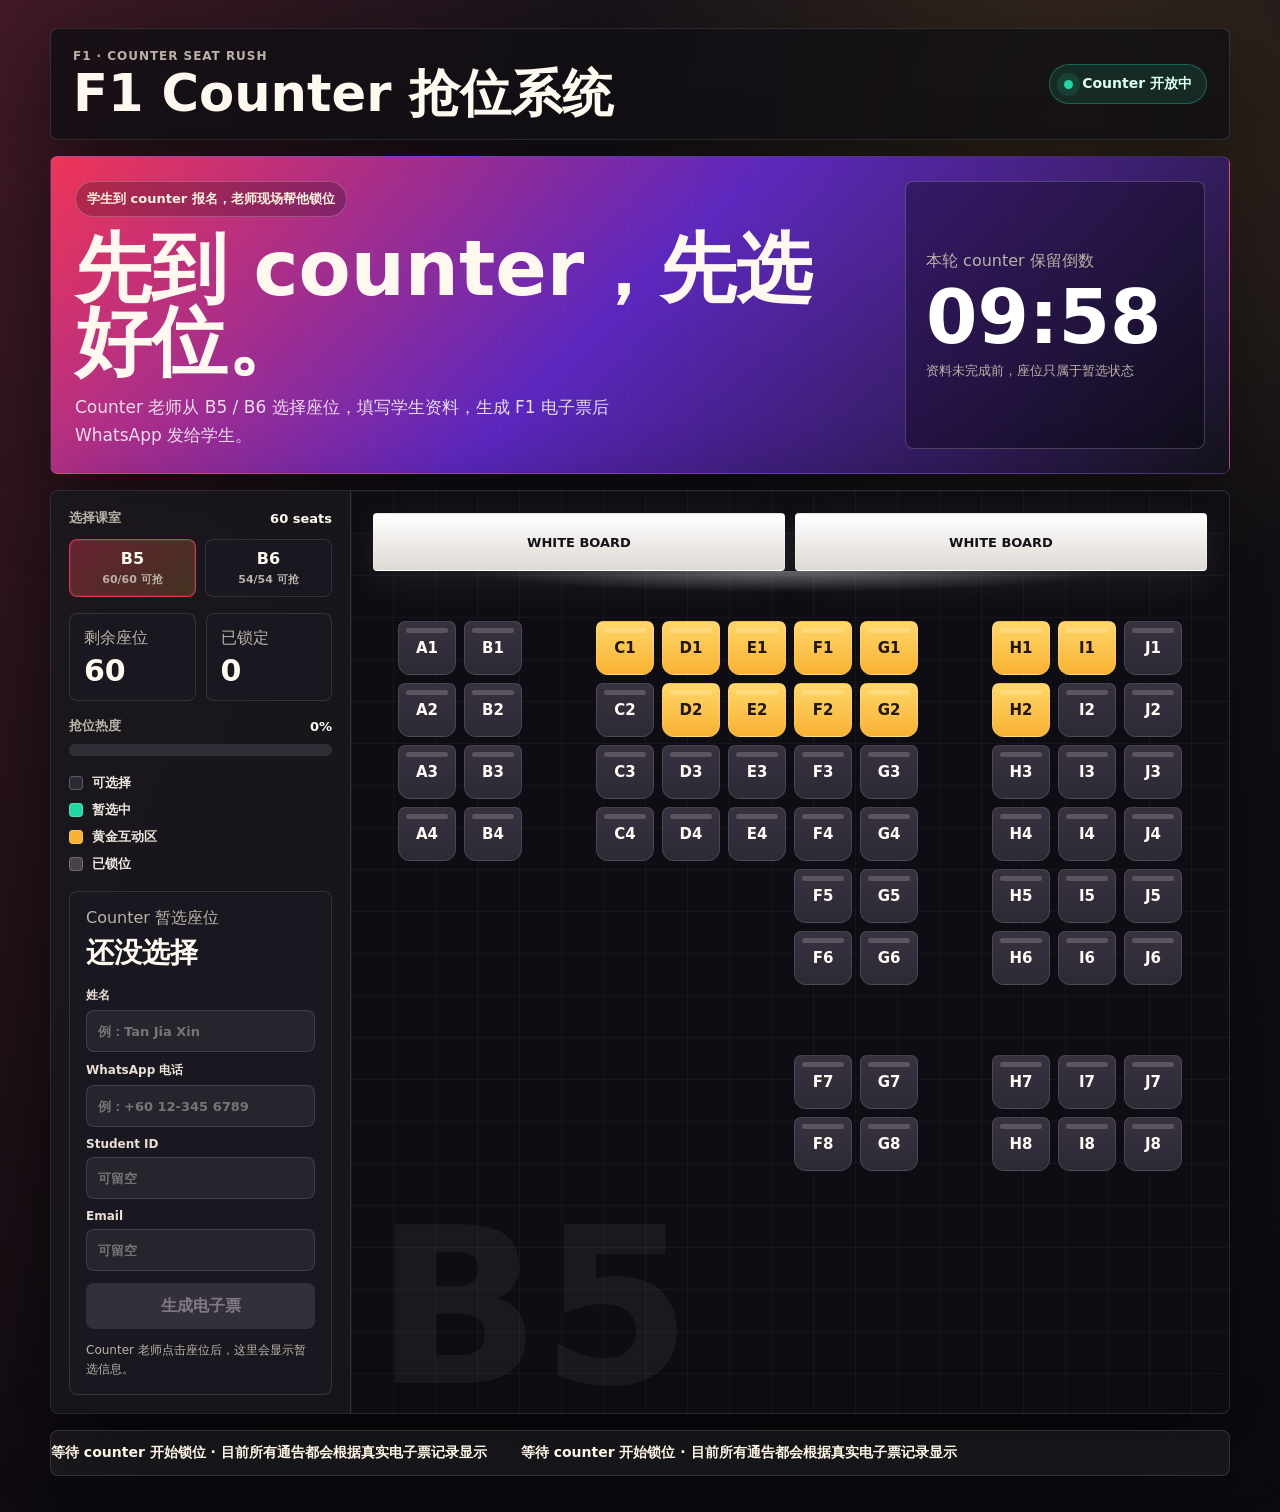
==== f1.html @ 7f9b2247 "Add files via upload" ====
<!doctype html>
<html lang="zh-Hans">
  <head>
    <meta charset="utf-8" />
    <meta name="viewport" content="width=device-width, initial-scale=1" />
    <title>F1 Counter 抢位报名</title>
    <link rel="stylesheet" href="styles.css" />
  </head>
  <body>
    <main class="shell">
      <section class="topbar" aria-label="活动状态">
        <div>
          <p class="eyebrow">F1 · Counter Seat Rush</p>
          <h1>F1 Counter 抢位系统</h1>
        </div>
        <div class="live-pill" aria-live="polite">
          <span></span>
          Counter 开放中
        </div>
      </section>

      <section class="hero">
        <div class="hero-copy">
          <div class="drop-label">学生到 counter 报名，老师现场帮他锁位</div>
          <h2>先到 counter，先选好位。</h2>
          <p>Counter 老师从 B5 / B6 选择座位，填写学生资料，生成 F1 电子票后 WhatsApp 发给学生。</p>
        </div>
        <div class="rush-card" aria-label="倒数计时">
          <span>本轮 counter 保留倒数</span>
          <strong id="countdown">09:59</strong>
          <small>资料未完成前，座位只属于暂选状态</small>
        </div>
      </section>

      <section class="dashboard">
        <aside class="control-panel">
          <div class="section-title">
            <span>选择课室</span>
            <strong id="room-capacity">--</strong>
          </div>
          <div class="room-tabs" id="roomTabs" role="tablist" aria-label="课室选择"></div>

          <div class="stats-grid">
            <div>
              <span>剩余座位</span>
              <strong id="availableCount">--</strong>
            </div>
            <div>
              <span>已锁定</span>
              <strong id="takenCount">--</strong>
            </div>
          </div>

          <div class="meter" aria-label="报名进度">
            <div class="meter-top">
              <span>抢位热度</span>
              <strong id="soldPercent">--%</strong>
            </div>
            <div class="meter-track"><span id="meterFill"></span></div>
          </div>

          <div class="legend" aria-label="座位状态说明">
            <div><span class="dot available"></span>可选择</div>
            <div><span class="dot selected"></span>暂选中</div>
            <div><span class="dot premium"></span>黄金互动区</div>
            <div><span class="dot taken"></span>已锁位</div>
          </div>

          <div class="booking-box">
            <span>Counter 暂选座位</span>
            <strong id="selectedSeat">还没选择</strong>
            <div class="student-form" aria-label="学生资料">
              <label>
                姓名
                <input id="studentName" autocomplete="name" placeholder="例：Tan Jia Xin" />
              </label>
              <label>
                WhatsApp 电话
                <input id="studentPhone" autocomplete="tel" inputmode="tel" placeholder="例：+60 12-345 6789" />
              </label>
              <label>
                Student ID
                <input id="studentId" autocomplete="off" placeholder="可留空" />
              </label>
              <label>
                Email
                <input id="studentEmail" autocomplete="email" inputmode="email" placeholder="可留空" />
              </label>
            </div>
            <button id="lockButton" type="button" disabled>生成电子票</button>
            <p id="bookingHint">Counter 老师先选座位，再填写姓名和 WhatsApp 电话。</p>
          </div>
        </aside>

        <section class="seat-area" aria-label="座位图">
          <div class="stage-row" id="stageRow"></div>
          <div class="screen-glow"></div>
          <div class="room-name" id="roomName">B5</div>
          <div class="seat-map-wrap">
            <div class="seat-map" id="seatMap"></div>
          </div>
        </section>
      </section>

      <section class="ticker" aria-label="报名动态">
        <div id="tickerTrack"></div>
      </section>

      <section class="ticket-panel" id="ticketPanel" aria-label="电子票" hidden>
        <div class="ticket-copy">
          <p class="eyebrow">Counter Issued E-Ticket</p>
          <h2>电子票已生成</h2>
          <p>把电子票 WhatsApp 发给学生，学生只收到座位确认，不进入选座系统。</p>
        </div>
        <div class="ticket-card" id="ticketCard">
          <div class="qr-mark" id="qrMark" aria-hidden="true"></div>
          <div class="ticket-details">
            <span>Booking ID</span>
            <strong id="ticketId">--</strong>
            <dl>
              <div>
                <dt>座位</dt>
                <dd id="ticketSeat">--</dd>
              </div>
              <div>
                <dt>姓名</dt>
                <dd id="ticketName">--</dd>
              </div>
              <div>
                <dt>电话</dt>
                <dd id="ticketPhone">--</dd>
              </div>
            </dl>
            <a id="whatsAppLink" class="whatsapp-button" href="#" target="_blank" rel="noopener">发送给学生 WhatsApp</a>
          </div>
        </div>
      </section>
    </main>

    <div class="toast" id="toast" role="status" aria-live="polite"></div>
    <script>
      window.courseConfig = {
        label: "F1",
        bookingPrefix: "F1",
        storageKey: "f1LockedSeats-v2",
        roomKeys: ["B5", "B6"]
      };
    </script>
    <script src="app.js?v=split-3"></script>
  </body>
</html>
---- styles.css ----
:root {
  color-scheme: dark;
  --bg: #100f14;
  --panel: #191820;
  --panel-2: #22202a;
  --line: rgba(255, 255, 255, 0.12);
  --text: #fff8ee;
  --muted: #bbb2a7;
  --hot: #ff385c;
  --gold: #f9b233;
  --mint: #1fd8a4;
  --blue: #64a8ff;
  --sold: #48434b;
  --seat: #2d2935;
  --shadow: 0 24px 80px rgba(0, 0, 0, 0.45);
}

* {
  box-sizing: border-box;
}

body {
  margin: 0;
  min-height: 100vh;
  background:
    linear-gradient(110deg, rgba(255, 56, 92, 0.18), transparent 34%),
    radial-gradient(circle at 84% 8%, rgba(249, 178, 51, 0.14), transparent 28%),
    linear-gradient(180deg, #17131a 0%, var(--bg) 44%, #0c0b10 100%);
  color: var(--text);
  font-family: Inter, "Noto Sans SC", "PingFang SC", "Microsoft YaHei", system-ui, -apple-system, BlinkMacSystemFont, sans-serif;
}

button {
  font: inherit;
}

.shell {
  width: min(1180px, calc(100% - 32px));
  margin: 0 auto;
  padding: 28px 0 36px;
}

.topbar,
.hero,
.dashboard,
.ticker {
  border: 1px solid var(--line);
  box-shadow: var(--shadow);
}

.topbar {
  display: flex;
  align-items: center;
  justify-content: space-between;
  gap: 20px;
  padding: 20px 22px;
  background: rgba(16, 15, 20, 0.78);
  border-radius: 8px;
}

.eyebrow,
.drop-label,
.rush-card span,
.rush-card small,
.section-title,
.stats-grid span,
.meter-top,
.booking-box span,
.booking-box p {
  color: var(--muted);
}

.eyebrow {
  margin: 0 0 5px;
  font-size: 12px;
  font-weight: 800;
  letter-spacing: 0.08em;
  text-transform: uppercase;
}

h1,
h2 {
  margin: 0;
  letter-spacing: 0;
}

h1 {
  font-size: clamp(26px, 4vw, 52px);
  line-height: 1;
  font-weight: 900;
}

.live-pill {
  display: inline-flex;
  align-items: center;
  gap: 9px;
  flex: 0 0 auto;
  border: 1px solid rgba(31, 216, 164, 0.35);
  color: #dcfff5;
  background: rgba(31, 216, 164, 0.12);
  padding: 10px 14px;
  border-radius: 999px;
  font-size: 14px;
  font-weight: 800;
}

.live-pill span {
  width: 9px;
  height: 9px;
  border-radius: 50%;
  background: var(--mint);
  box-shadow: 0 0 0 7px rgba(31, 216, 164, 0.12);
  animation: pulse 1.4s infinite;
}

.hero {
  display: grid;
  grid-template-columns: 1fr minmax(220px, 300px);
  gap: 22px;
  margin-top: 16px;
  padding: 24px;
  border-radius: 8px;
  background:
    linear-gradient(135deg, rgba(255, 56, 92, 0.92), rgba(120, 48, 255, 0.72) 48%, rgba(20, 19, 28, 0.94)),
    repeating-linear-gradient(90deg, rgba(255, 255, 255, 0.06) 0 1px, transparent 1px 64px);
}

.launcher-hero {
  grid-template-columns: 1fr;
}

.course-links {
  display: grid;
  grid-template-columns: repeat(2, minmax(0, 1fr));
  gap: 16px;
  margin-top: 16px;
}

.course-link {
  display: grid;
  gap: 10px;
  min-height: 190px;
  align-content: center;
  border: 1px solid var(--line);
  border-radius: 8px;
  color: var(--text);
  background:
    linear-gradient(135deg, rgba(31, 216, 164, 0.16), rgba(255, 56, 92, 0.14)),
    var(--panel);
  padding: 24px;
  text-decoration: none;
  box-shadow: var(--shadow);
  transition: transform 160ms ease, border-color 160ms ease;
}

.course-link:hover {
  border-color: rgba(31, 216, 164, 0.45);
  transform: translateY(-2px);
}

.course-link span,
.course-link em {
  color: var(--muted);
  font-size: 13px;
  font-style: normal;
  font-weight: 900;
}

.course-link strong {
  font-size: clamp(28px, 5vw, 52px);
  line-height: 1;
  font-weight: 900;
}

.drop-label {
  width: fit-content;
  padding: 8px 11px;
  border: 1px solid rgba(255, 255, 255, 0.22);
  background: rgba(0, 0, 0, 0.22);
  border-radius: 999px;
  color: #fff4de;
  font-size: 13px;
  font-weight: 900;
}

.hero h2 {
  margin-top: 16px;
  font-size: clamp(34px, 6vw, 76px);
  line-height: 0.96;
  font-weight: 900;
}

.hero p {
  max-width: 620px;
  margin: 14px 0 0;
  color: rgba(255, 255, 255, 0.84);
  font-size: 17px;
  line-height: 1.65;
}

.rush-card {
  display: grid;
  align-content: center;
  gap: 8px;
  min-height: 170px;
  padding: 20px;
  border: 1px solid rgba(255, 255, 255, 0.2);
  border-radius: 8px;
  background: rgba(0, 0, 0, 0.32);
}

.rush-card strong {
  font-size: clamp(42px, 7vw, 74px);
  line-height: 1;
  color: #fff;
  font-variant-numeric: tabular-nums;
}

.dashboard {
  display: grid;
  grid-template-columns: 300px 1fr;
  gap: 0;
  margin-top: 16px;
  min-height: 620px;
  overflow: hidden;
  border-radius: 8px;
  background: rgba(15, 14, 20, 0.82);
}

.control-panel {
  padding: 18px;
  border-right: 1px solid var(--line);
  background: rgba(255, 255, 255, 0.035);
}

.section-title,
.meter-top {
  display: flex;
  align-items: center;
  justify-content: space-between;
  gap: 12px;
  font-size: 13px;
  font-weight: 800;
}

.section-title strong,
.meter-top strong {
  color: var(--text);
}

.room-tabs {
  display: grid;
  grid-template-columns: repeat(2, 1fr);
  gap: 9px;
  margin-top: 12px;
}

.room-tab {
  min-height: 58px;
  border: 1px solid var(--line);
  border-radius: 8px;
  color: var(--text);
  background: var(--panel);
  cursor: pointer;
  font-weight: 900;
}

.room-tab span {
  display: block;
  margin-top: 4px;
  color: var(--muted);
  font-size: 11px;
  font-weight: 800;
}

.room-tab.active {
  border-color: rgba(255, 56, 92, 0.75);
  background: linear-gradient(135deg, rgba(255, 56, 92, 0.34), rgba(249, 178, 51, 0.18));
  box-shadow: inset 0 0 0 1px rgba(255, 255, 255, 0.08);
}

.stats-grid {
  display: grid;
  grid-template-columns: 1fr 1fr;
  gap: 10px;
  margin-top: 16px;
}

.stats-grid div,
.booking-box {
  border: 1px solid var(--line);
  border-radius: 8px;
  background: var(--panel);
}

.stats-grid div {
  padding: 14px;
}

.stats-grid span,
.stats-grid strong {
  display: block;
}

.stats-grid strong {
  margin-top: 7px;
  font-size: 30px;
  line-height: 1;
  font-variant-numeric: tabular-nums;
}

.meter {
  margin-top: 16px;
}

.meter-track {
  height: 12px;
  margin-top: 9px;
  border-radius: 999px;
  overflow: hidden;
  background: #312d36;
}

.meter-track span {
  display: block;
  width: 40%;
  height: 100%;
  border-radius: inherit;
  background: linear-gradient(90deg, var(--mint), var(--gold), var(--hot));
  transition: width 260ms ease;
}

.legend {
  display: grid;
  gap: 9px;
  margin-top: 18px;
  color: #eee8df;
  font-size: 13px;
  font-weight: 800;
}

.legend div {
  display: flex;
  align-items: center;
  gap: 9px;
}

.dot {
  width: 14px;
  height: 14px;
  border-radius: 4px;
  border: 1px solid rgba(255, 255, 255, 0.22);
}

.dot.available {
  background: var(--seat);
}

.dot.selected {
  background: var(--mint);
}

.dot.premium {
  background: var(--gold);
}

.dot.taken {
  background: var(--sold);
}

.booking-box {
  margin-top: 18px;
  padding: 16px;
}

.booking-box strong {
  display: block;
  min-height: 38px;
  margin-top: 8px;
  font-size: 28px;
  line-height: 1.12;
}

#lockButton {
  width: 100%;
  min-height: 46px;
  margin-top: 12px;
  border: 0;
  border-radius: 8px;
  color: #180b0f;
  background: linear-gradient(90deg, var(--gold), #ff6b4a);
  cursor: pointer;
  font-weight: 900;
}

#lockButton:disabled {
  color: #817985;
  background: #34303a;
  cursor: not-allowed;
}

.booking-box p {
  margin: 12px 0 0;
  font-size: 12px;
  line-height: 1.55;
}

.student-form {
  display: grid;
  gap: 10px;
  margin-top: 12px;
}

.student-form label {
  display: grid;
  gap: 6px;
  color: #e9dfd4;
  font-size: 12px;
  font-weight: 900;
}

.student-form input {
  width: 100%;
  min-height: 42px;
  border: 1px solid rgba(255, 255, 255, 0.12);
  border-radius: 8px;
  color: var(--text);
  background: rgba(255, 255, 255, 0.06);
  padding: 0 11px;
  font: inherit;
  font-size: 13px;
  outline: none;
}

.student-form input:focus {
  border-color: rgba(31, 216, 164, 0.58);
  box-shadow: 0 0 0 3px rgba(31, 216, 164, 0.12);
}

.seat-area {
  position: relative;
  min-width: 0;
  padding: 22px;
  overflow: auto;
  background:
    linear-gradient(rgba(255, 255, 255, 0.035) 1px, transparent 1px),
    linear-gradient(90deg, rgba(255, 255, 255, 0.035) 1px, transparent 1px);
  background-size: 42px 42px;
}

.stage-row {
  display: grid;
  grid-template-columns: repeat(var(--stage-count), minmax(170px, 1fr));
  gap: 10px;
  max-width: 860px;
  margin: 0 auto;
}

.stage {
  display: grid;
  place-items: center;
  height: 58px;
  border: 1px solid rgba(255, 255, 255, 0.24);
  border-radius: 4px;
  color: #151217;
  background: linear-gradient(180deg, #fff, #ded9d3);
  font-size: 13px;
  font-weight: 900;
  box-shadow: 0 10px 38px rgba(255, 255, 255, 0.08);
}

.screen-glow {
  width: min(720px, 80%);
  height: 22px;
  margin: 0 auto 28px;
  border-radius: 0 0 100% 100%;
  background: radial-gradient(ellipse at top, rgba(255, 255, 255, 0.34), transparent 68%);
}

.room-name {
  position: absolute;
  left: 24px;
  bottom: 18px;
  color: rgba(255, 255, 255, 0.05);
  font-size: clamp(96px, 17vw, 220px);
  line-height: 0.8;
  font-weight: 900;
  pointer-events: none;
}

.seat-map-wrap {
  position: relative;
  z-index: 1;
  min-width: max-content;
}

.seat-map {
  display: grid;
  grid-template-columns: repeat(var(--cols), 58px);
  grid-auto-rows: 54px;
  justify-content: center;
  gap: 8px;
  width: max-content;
  min-width: 100%;
  margin: 0 auto;
}

.seat {
  position: relative;
  display: grid;
  place-items: center;
  width: 58px;
  height: 54px;
  border: 1px solid rgba(255, 255, 255, 0.12);
  border-radius: 7px 7px 12px 12px;
  color: #fffaf3;
  background: linear-gradient(180deg, #383240, var(--seat));
  cursor: pointer;
  font-size: 15px;
  font-weight: 900;
  transition: transform 160ms ease, border-color 160ms ease, background 160ms ease;
}

.seat::before {
  content: "";
  position: absolute;
  inset: 6px 7px auto;
  height: 5px;
  border-radius: 999px;
  background: rgba(255, 255, 255, 0.18);
}

.seat:hover {
  border-color: rgba(255, 255, 255, 0.34);
  transform: translateY(-2px);
}

.seat.premium {
  color: #211600;
  background: linear-gradient(180deg, #ffd76a, var(--gold));
}

.seat.taken {
  color: rgba(255, 255, 255, 0.45);
  background: linear-gradient(180deg, #59515d, var(--sold));
  cursor: not-allowed;
}

.seat.taken::after {
  content: "LOCKED";
  position: absolute;
  bottom: 5px;
  font-size: 8px;
  letter-spacing: 0.06em;
}

.seat.selected {
  color: #061c16;
  background: linear-gradient(180deg, #62ffd3, var(--mint));
  box-shadow: 0 0 0 4px rgba(31, 216, 164, 0.18), 0 16px 32px rgba(31, 216, 164, 0.16);
}

.aisle {
  pointer-events: none;
}

.ticker {
  margin-top: 16px;
  overflow: hidden;
  border-radius: 8px;
  background: rgba(255, 255, 255, 0.05);
}

.ticket-panel {
  display: grid;
  grid-template-columns: 1fr minmax(320px, 460px);
  gap: 18px;
  align-items: stretch;
  margin-top: 16px;
  padding: 22px;
  border: 1px solid rgba(31, 216, 164, 0.26);
  border-radius: 8px;
  background: linear-gradient(135deg, rgba(31, 216, 164, 0.16), rgba(255, 255, 255, 0.055));
  box-shadow: var(--shadow);
}

.ticket-panel[hidden] {
  display: none;
}

.ticket-copy {
  display: grid;
  align-content: center;
}

.ticket-copy h2 {
  margin-top: 6px;
  font-size: clamp(30px, 5vw, 58px);
  line-height: 1;
  font-weight: 900;
}

.ticket-copy p:last-child {
  max-width: 540px;
  color: rgba(255, 255, 255, 0.78);
  line-height: 1.65;
}

.ticket-card {
  display: grid;
  grid-template-columns: 112px 1fr;
  gap: 16px;
  padding: 18px;
  border: 1px solid rgba(255, 255, 255, 0.18);
  border-radius: 8px;
  background:
    linear-gradient(180deg, rgba(255, 255, 255, 0.11), rgba(255, 255, 255, 0.045)),
    #17151c;
}

.qr-mark {
  display: grid;
  grid-template-columns: repeat(7, 1fr);
  grid-template-rows: repeat(7, 1fr);
  gap: 4px;
  width: 112px;
  height: 112px;
  padding: 10px;
  border-radius: 8px;
  background: #fff;
}

.qr-mark span {
  border-radius: 2px;
  background: #18151e;
}

.ticket-details span,
.ticket-details dt {
  color: var(--muted);
  font-size: 12px;
  font-weight: 900;
}

.ticket-details strong {
  display: block;
  margin-top: 5px;
  font-size: 24px;
  line-height: 1.1;
}

.ticket-details dl {
  display: grid;
  gap: 9px;
  margin: 14px 0;
}

.ticket-details div {
  display: flex;
  justify-content: space-between;
  gap: 12px;
  border-bottom: 1px solid rgba(255, 255, 255, 0.08);
  padding-bottom: 7px;
}

.ticket-details dd {
  margin: 0;
  text-align: right;
  font-weight: 900;
}

.whatsapp-button {
  display: inline-flex;
  align-items: center;
  justify-content: center;
  width: 100%;
  min-height: 46px;
  border-radius: 8px;
  color: #061c16;
  background: linear-gradient(90deg, #3bf1b8, var(--mint));
  text-decoration: none;
  font-weight: 900;
}

#tickerTrack {
  display: flex;
  gap: 34px;
  width: max-content;
  padding: 13px 0;
  color: #fff5e5;
  font-size: 14px;
  font-weight: 900;
  white-space: nowrap;
  animation: scroll 32s linear infinite;
}

.toast {
  position: fixed;
  right: 18px;
  bottom: 18px;
  z-index: 5;
  max-width: min(380px, calc(100% - 36px));
  padding: 14px 16px;
  border: 1px solid rgba(255, 255, 255, 0.16);
  border-radius: 8px;
  color: #fff;
  background: rgba(18, 17, 23, 0.94);
  box-shadow: var(--shadow);
  opacity: 0;
  transform: translateY(14px);
  transition: opacity 180ms ease, transform 180ms ease;
  font-weight: 800;
}

.toast.show {
  opacity: 1;
  transform: translateY(0);
}

@keyframes pulse {
  50% {
    transform: scale(0.76);
    opacity: 0.7;
  }
}

@keyframes scroll {
  to {
    transform: translateX(-50%);
  }
}

@media (max-width: 880px) {
  .shell {
    width: min(100% - 20px, 760px);
    padding-top: 10px;
  }

  .topbar,
  .hero,
  .dashboard,
  .ticket-panel,
  .course-links {
    grid-template-columns: 1fr;
  }

  .topbar {
    align-items: flex-start;
    flex-direction: column;
  }

  .hero {
    padding: 18px;
  }

  .dashboard {
    min-height: 0;
  }

  .control-panel {
    border-right: 0;
    border-bottom: 1px solid var(--line);
  }

  .seat-area {
    padding: 16px 10px 28px;
  }

  .stage-row {
    grid-template-columns: 1fr;
  }

  .stage {
    height: 48px;
  }

  .seat-map {
    grid-template-columns: repeat(var(--cols), 48px);
    grid-auto-rows: 47px;
    gap: 6px;
    transform-origin: top center;
  }

  .seat {
    width: 48px;
    height: 47px;
    font-size: 13px;
  }

  .room-name {
    left: 12px;
    bottom: 12px;
  }

  .ticket-card {
    grid-template-columns: 1fr;
  }

  .qr-mark {
    margin: 0 auto;
  }
}
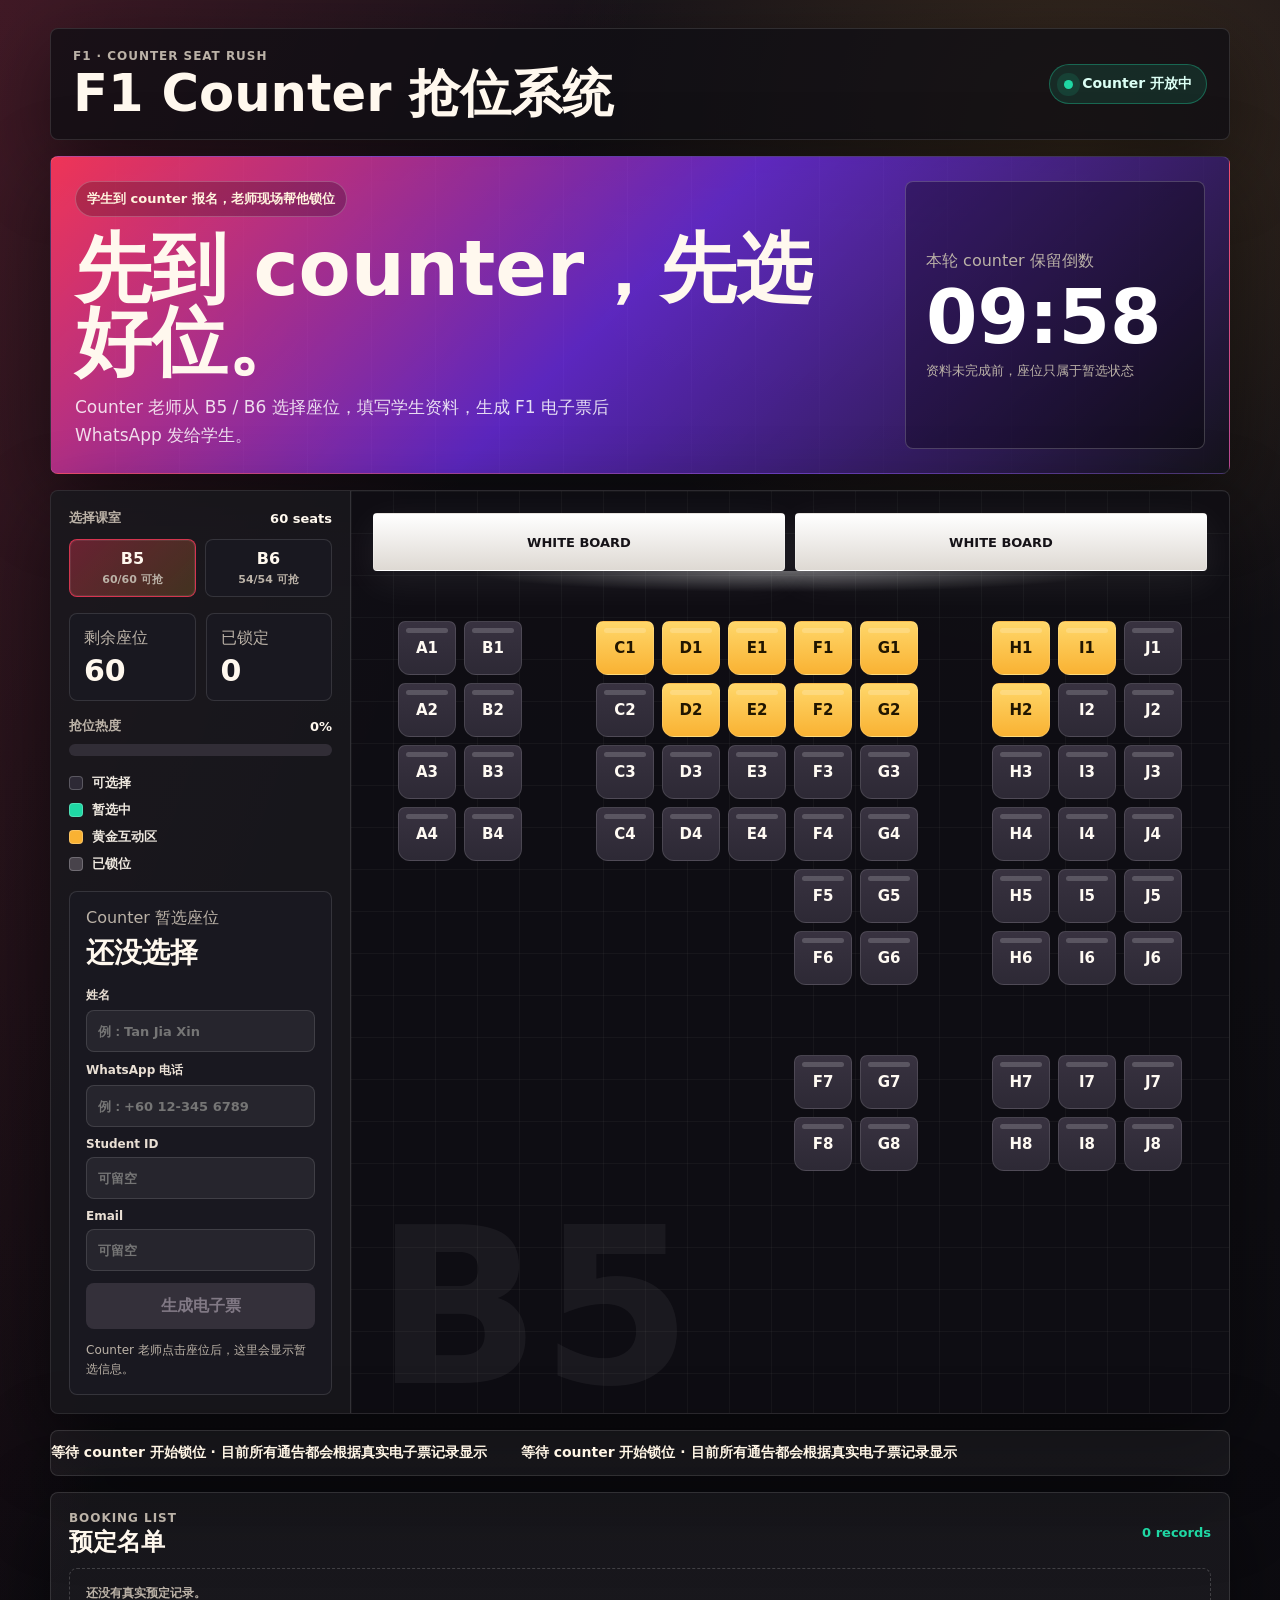
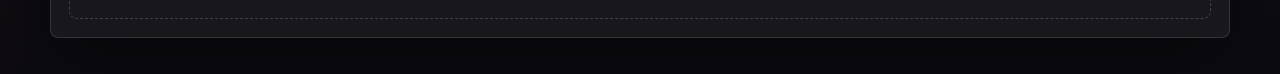
==== commit b777fcc9: "Publish F1 and F5 counter pages" ====
--- a/f1.html
+++ b/f1.html
@@ -135,6 +135,17 @@
           </div>
         </div>
       </section>
+
+      <section class="booking-list-panel" aria-label="预定名单">
+        <div class="booking-list-head">
+          <div>
+            <p class="eyebrow">Booking List</p>
+            <h2>预定名单</h2>
+          </div>
+          <strong id="bookingListCount">0 records</strong>
+        </div>
+        <div class="booking-list" id="bookingList"></div>
+      </section>
     </main>
 
     <div class="toast" id="toast" role="status" aria-live="polite"></div>
@@ -142,10 +153,10 @@
       window.courseConfig = {
         label: "F1",
         bookingPrefix: "F1",
-        storageKey: "f1LockedSeats-v2",
+        storageKey: "f1LockedSeats-v4",
         roomKeys: ["B5", "B6"]
       };
     </script>
-    <script src="app.js?v=split-3"></script>
+    <script src="app.js?v=split-9"></script>
   </body>
 </html>
--- a/styles.css
+++ b/styles.css
@@ -584,6 +584,74 @@
   box-shadow: var(--shadow);
 }
 
+.booking-list-panel {
+  margin-top: 16px;
+  padding: 18px;
+  border: 1px solid var(--line);
+  border-radius: 8px;
+  background: rgba(255, 255, 255, 0.05);
+  box-shadow: var(--shadow);
+}
+
+.booking-list-head {
+  display: flex;
+  align-items: center;
+  justify-content: space-between;
+  gap: 16px;
+  margin-bottom: 14px;
+}
+
+.booking-list-head h2 {
+  margin-top: 4px;
+  font-size: 24px;
+  line-height: 1;
+  font-weight: 900;
+}
+
+.booking-list-head strong {
+  color: var(--mint);
+  font-size: 13px;
+  font-weight: 900;
+}
+
+.booking-list {
+  display: grid;
+  gap: 10px;
+}
+
+.booking-row {
+  display: grid;
+  grid-template-columns: 1.2fr 1fr 1.25fr;
+  gap: 12px;
+  align-items: center;
+  border: 1px solid rgba(255, 255, 255, 0.1);
+  border-radius: 8px;
+  background: rgba(0, 0, 0, 0.18);
+  padding: 13px;
+}
+
+.booking-row span,
+.booking-empty {
+  color: var(--muted);
+  font-size: 12px;
+  font-weight: 900;
+}
+
+.booking-row strong {
+  display: block;
+  margin-top: 4px;
+  color: var(--text);
+  font-size: 14px;
+  line-height: 1.25;
+  overflow-wrap: anywhere;
+}
+
+.booking-empty {
+  border: 1px dashed rgba(255, 255, 255, 0.18);
+  border-radius: 8px;
+  padding: 16px;
+}
+
 .ticket-panel[hidden] {
   display: none;
 }
@@ -796,6 +864,11 @@
     grid-template-columns: 1fr;
   }
 
+  .booking-list-head,
+  .booking-row {
+    grid-template-columns: 1fr;
+  }
+
   .qr-mark {
     margin: 0 auto;
   }
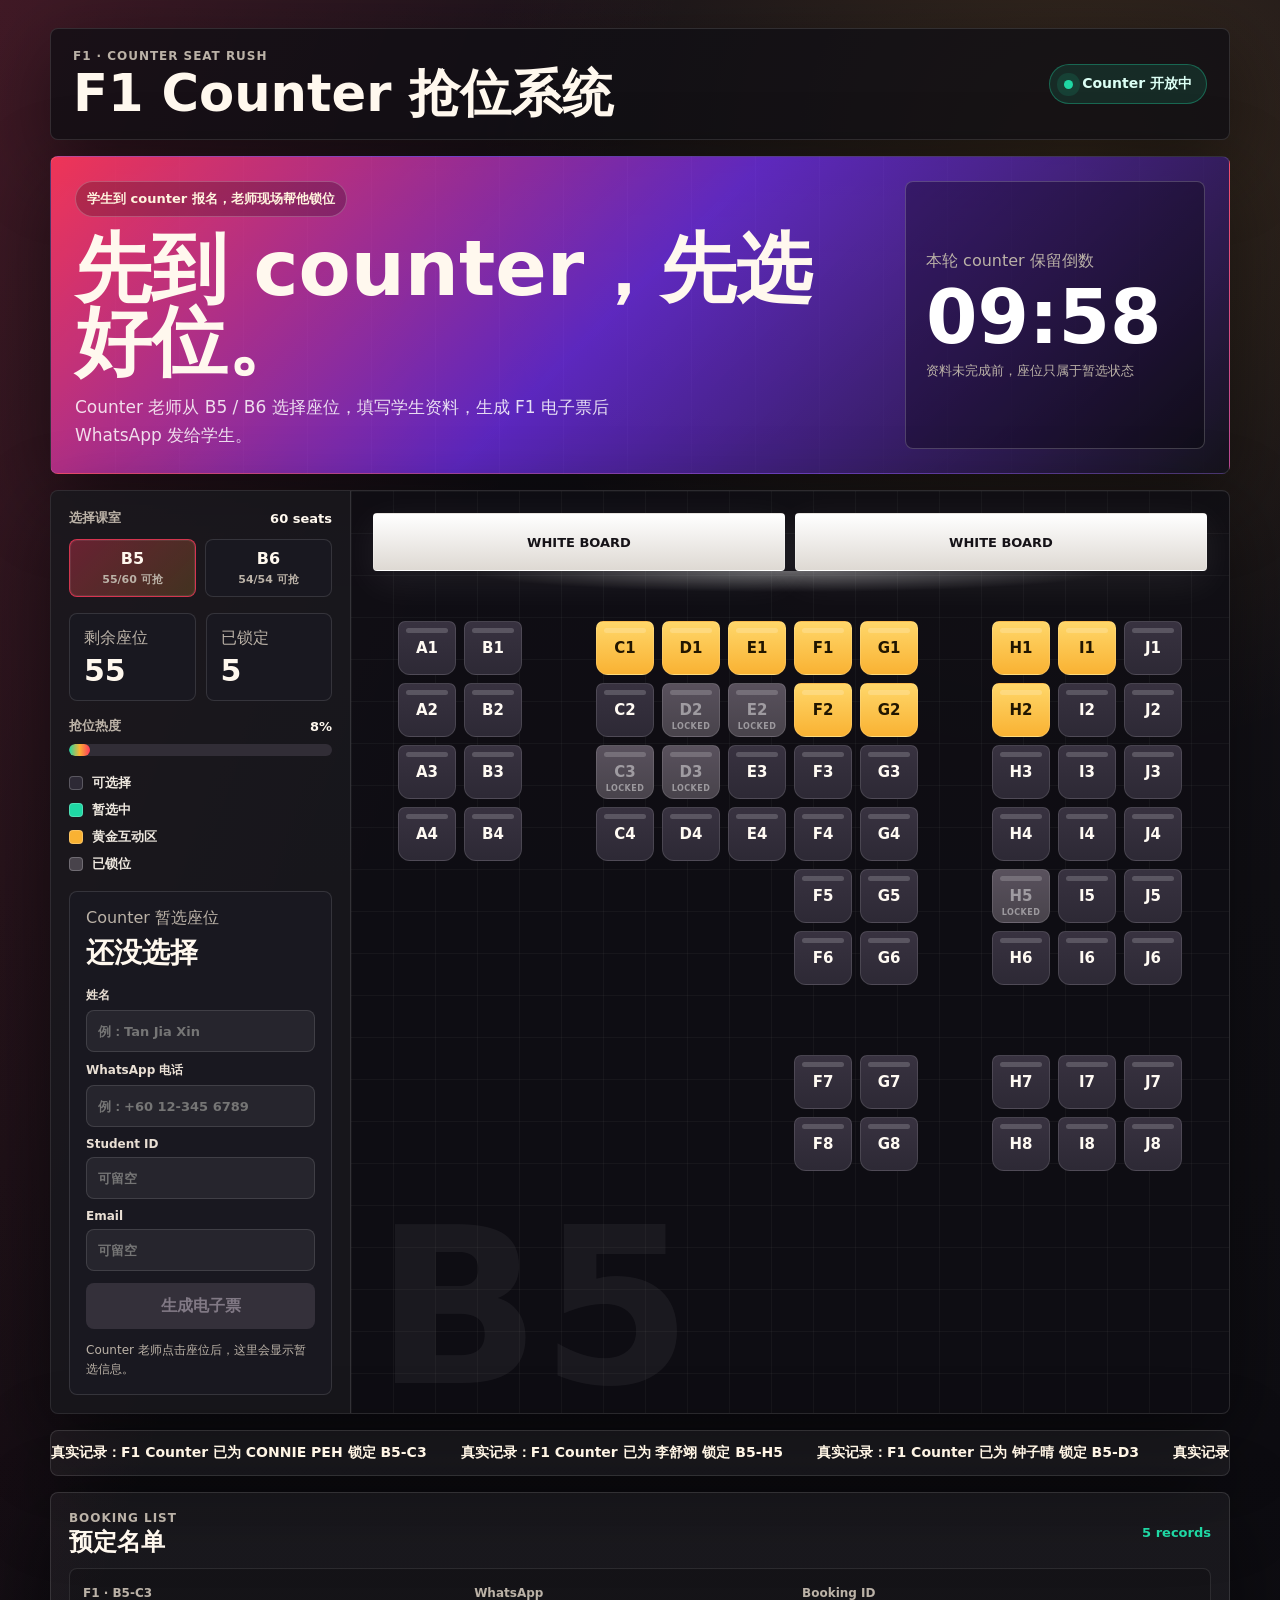
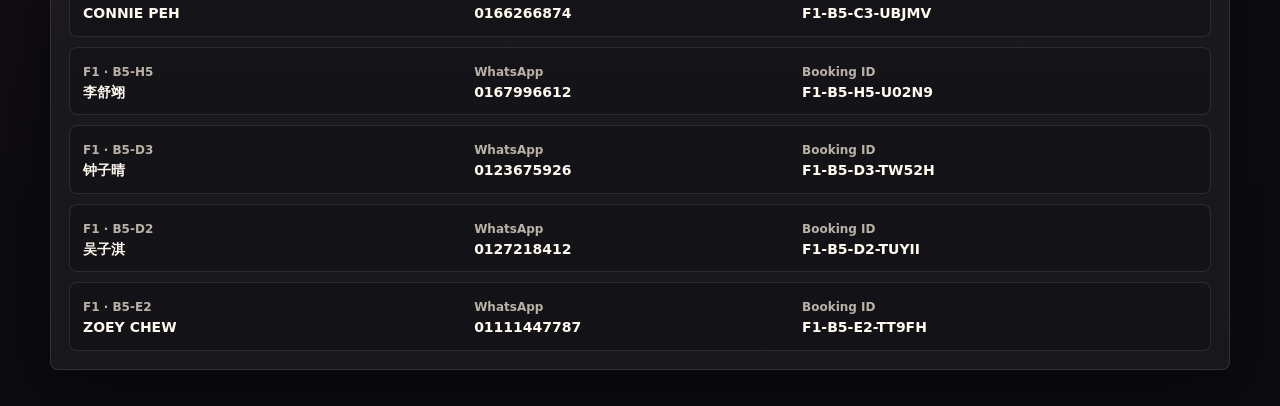
==== commit 76a18302: "Publish F1 preset bookings" ====
--- a/f1.html
+++ b/f1.html
@@ -154,9 +154,16 @@
         label: "F1",
         bookingPrefix: "F1",
         storageKey: "f1LockedSeats-v4",
-        roomKeys: ["B5", "B6"]
+        roomKeys: ["B5", "B6"],
+        presetBookings: [
+          { bookingId: "F1-B5-C3-UBJMV", course: "F1", room: "B5", seat: "C3", name: "CONNIE PEH", phone: "0166266874" },
+          { bookingId: "F1-B5-H5-U02N9", course: "F1", room: "B5", seat: "H5", name: "李舒翊", phone: "0167996612" },
+          { bookingId: "F1-B5-D3-TW52H", course: "F1", room: "B5", seat: "D3", name: "钟子晴", phone: "0123675926" },
+          { bookingId: "F1-B5-D2-TUYII", course: "F1", room: "B5", seat: "D2", name: "吴子淇", phone: "0127218412" },
+          { bookingId: "F1-B5-E2-TT9FH", course: "F1", room: "B5", seat: "E2", name: "ZOEY CHEW", phone: "01111447787" }
+        ]
       };
     </script>
-    <script src="app.js?v=split-9"></script>
+    <script src="app.js?v=split-10"></script>
   </body>
 </html>
